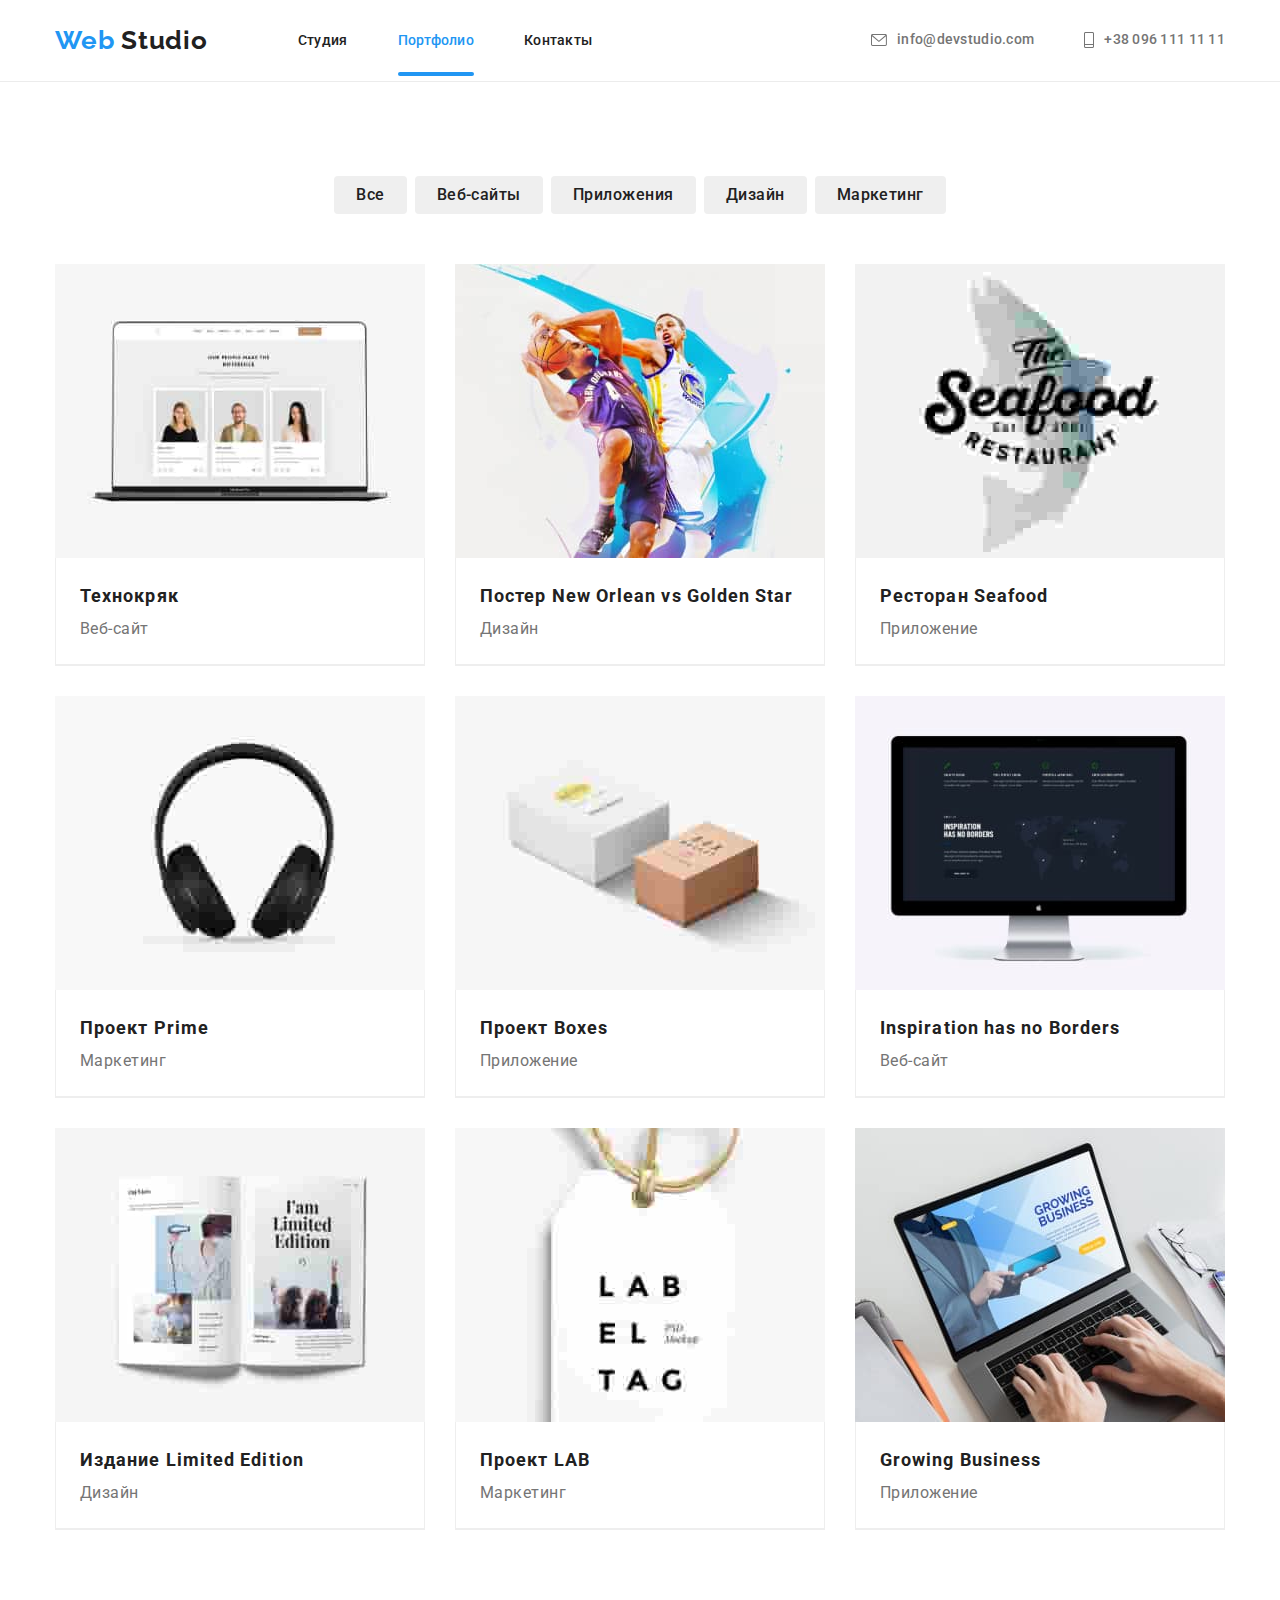
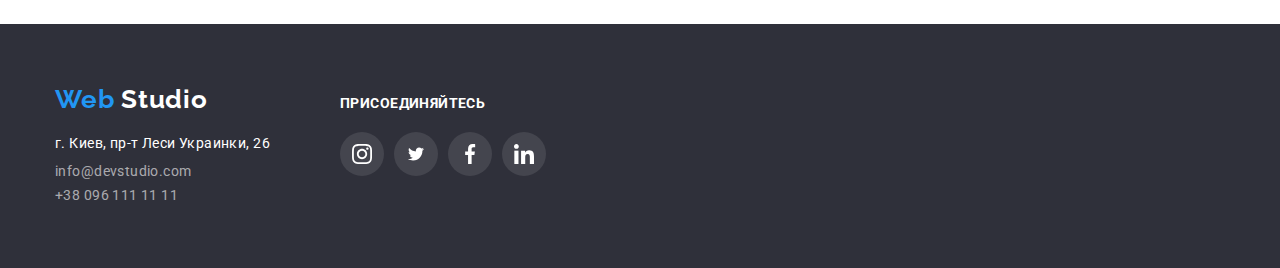
==== portfolio.html @ 51f5767e "loaded initial files" ====
<!DOCTYPE html>
<html lang="ru">
<head>
    <meta charset="UTF-8">
    <meta http-equiv="X-UA-Compatible" content="IE=edge">
    <meta name="viewport" content="width=device-width, initial-scale=1.0">
    <title>Document</title>
   <link rel="preconnect" href="https://fonts.googleapis.com">
    <link rel="preconnect" href="https://fonts.gstatic.com" crossorigin>
    <link href="https://fonts.googleapis.com/css2?family=Raleway:wght@700&family=Roboto:wght@400;500;700;900&display=swap" rel="stylesheet">
    <link rel="stylesheet" href="https://cdn.jsdelivr.net/npm/modern-normalize@1.1.0/modern-normalize.min.css">
    <link rel="stylesheet" href="./css/styles.css"</head>

<body class="body">
   <header class="header">
    <div class="container container-header">
        <nav class="nav">
            <a href="" class="nav-logo"> <span class=nav-logo-begin>Web</span> <span
                class=nav-logo-end>Studio</span></a>

            <ul class="nav-list">
                <li class="item"><a href="./index.html" class="nav-list-link ">Студия</a></li>
                <li class="item"><a class="nav-list-link current" href="./portfolio.html">Портфолио</a></li>
                <li class="item"><a class="nav-list-link" href="">Контакты</a></li>

            </ul>
        </nav>

        <ul class="contacts">
            <li class="contacts-item">
                <a class="contacts-mail" href="mailto:info@devstudio.com">
                    <svg class="envelope">
                        <use href="./Images/symbol-defs.svg#envelope">
                        </use>
                    </svg>
                        info@devstudio.com
                </a>
            </li>
            <li class="contacts-item">
                <a class="contacts-phone" href="tel:+380961111111">
                    <svg class="phone">
                        <use href="./Images/symbol-defs.svg#smartphone">
                        </use>
                    </svg>+38 096 111 11 11
                </a>
            </li> 
        </ul>
    </div>
    </header>
        <main>
            <section class="projects-section"><div class="container"><h1 hidden>Наши проекты</h1>
                <ul class="projects">
                    <li class="project-item"><button class= "project-button" type="button">Все</button>
                    </li>

                    <li class="project-item"><button  class= "project-button" type="button">Веб-сайты</button>
                    </li>

                    <li class="project-item"><button class= "project-button" type="button">Приложения</button>
                    </li>

                    <li class="project-item"><button class= "project-button" type="button">Дизайн</button>
                    </li>

                    <li class="project-item"><button class= "project-button" type="button">Маркетинг</button>
                    </li>
    
                </ul>
            
        
            
            
<!-- examples-->
            
                <ul class="examples">
                    <li class="examples-item">
                        <a href="" class="examples-link">
                            <div class="examples-picture"><img  src="./Images/img1.jpg" alt="Окно браузера" width="370"
                                ></img>
                                <div class="overlay">
                                    <p class="overlay-text"> 
                                        Ресурс предлагает комплексные предложения с разным уровнем функционала и сервисов. Все это позволит посетителю получить исчерпывающие сведения о компании или частном лице.
                                    </p>
                                </div>
                            </div>
                            <div class="project-content"><h2 class="project-name">Технокряк</h2>
                               <p class="project-type">Веб-сайт</p>
                           </div>
                        </a>
                    </li>

                    <li class="examples-item">
                        <a href="" class="examples-link">
                        <div class="examples-picture"><img src="./Images/img2.jpg" alt="Постер" width="370">
                            <div class="overlay">
                                <p class="overlay-text"> 
                                    Ресурс предлагает комплексные предложения с разным уровнем функционала и сервисов. Все это позволит посетителю получить исчерпывающие сведения о компании или частном лице.
                                </p>
                            </div>
                        </div>
                        <div class="project-content"><h2 class="project-name">Постер New Orlean vs Golden Star</h2>
                            <p class="project-type">Дизайн</p>
                        </div></a>
                    </li>

                    <li class="examples-item">
                        <a href="" class="examples-link">
                        <div class="examples-picture">
                            <img src="./Images/img3.jpg" alt="Лого ресторана" width="370"><div class="overlay">
                                <p class="overlay-text"> 
                                    Ресурс предлагает комплексные предложения с разным уровнем функционала и сервисов. Все это позволит посетителю получить исчерпывающие сведения о компании или частном лице.
                                </p>
                            </div>
                        </div>
                        <div class="project-content"><h2 class="project-name">Ресторан Seafood</h2>
                            <p class="project-type">Приложение</p>
                        </div></a>
                    </li>

                    <li class="examples-item">
                        <a href="" class="examples-link">
                        <div class="examples-picture"><img src="./Images/img4.jpg" alt="Наушники" width="370">
                            <div class="overlay">
                                <p class="overlay-text"> 
                                    Ресурс предлагает комплексные предложения с разным уровнем функционала и сервисов. Все это позволит посетителю получить исчерпывающие сведения о компании или частном лице.
                                </p>
                            </div></div>
                        <div class="project-content"><h2 class="project-name">Проект Prime</h2>
                            <p class="project-type">Маркетинг</p>
                        </div></a>
                    </li>

                    <li class="examples-item">
                        <a href="" class="examples-link">
                            <div class="examples-picture">  <img src="./Images/img5.jpg" alt="Коробки" width="370">
                        <div class="overlay">
                            <p class="overlay-text"> 
                                Ресурс предлагает комплексные предложения с разным уровнем функционала и сервисов. Все это позволит посетителю получить исчерпывающие сведения о компании или частном лице.
                            </p>
                        </div></div>
                        <div class="project-content"><h2 class="project-name">Проект Boxes</h2>
                            <p class="project-type">Приложение</p>
                        </div></a>
                    </li>

                    <li class="examples-item">
                        <a href="" class="examples-link">
                        <div class="examples-picture"><img src="./Images/img6.jpg" alt="Монитор" width="370"><div class="overlay">
                            <p class="overlay-text"> 
                                Ресурс предлагает комплексные предложения с разным уровнем функционала и сервисов. Все это позволит посетителю получить исчерпывающие сведения о компании или частном лице.
                            </p>
                        </div></div>
                        <div class="project-content"><h2 class="project-name">Inspiration has no Borders</h2>
                            <p class="project-type">Веб-сайт</p>
                        </div></a>
                        
                    </li>
                    
                    <li class="examples-item">
                        <a href="" class="examples-link">
                        <biv class="examples-picture"><img src="./Images/img7.jpg" alt="Журнал" width="370"><div class="overlay">
                            <p class="overlay-text"> 
                                Ресурс предлагает комплексные предложения с разным уровнем функционала и сервисов. Все это позволит посетителю получить исчерпывающие сведения о компании или частном лице.
                            </p>
                        </div></biv>
                        <div class="project-content"><h2 class="project-name">Издание Limited Edition</h2>
                            <p class="project-type">Дизайн</p>
                        </div></a>
                    </li>

                    <li class="examples-item">
                        <a href="" class="examples-link">
                        <div class="examples-picture"><img src="./Images/img8.jpg" alt="Ярлык" width="370"><div class="overlay">
                            <p class="overlay-text"> 
                                Ресурс предлагает комплексные предложения с разным уровнем функционала и сервисов. Все это позволит посетителю получить исчерпывающие сведения о компании или частном лице.
                            </p>
                        </div></div>
                        <div class="project-content"><h2 class="project-name">Проект LAB</h2>
                            <p class="project-type">Маркетинг</p>
                        </div>
                        </a>
                    </li>

                    <li class="examples-item">
                        <a href="" class="examples-link">
                        <div class="examples-picture"><img src="./Images/img9.jpg" alt="Ноутбук" width="370"><div class="overlay">
                            <p class="overlay-text"> 
                                Ресурс предлагает комплексные предложения с разным уровнем функционала и сервисов. Все это позволит посетителю получить исчерпывающие сведения о компании или частном лице.
                            </p>
                        </div></div>
                        <div class="project-content"><h2 class="project-name">Growing Business</h2>
                            <p class="project-type">Приложение</p>
                        </div>
                        </a>
                    </li>

                </ul>
            </div>
        </section>

        </main>
        <footer class="footer">
            <div class="container footer-container">
                <div class="logo-part">
                    <a class="footer-logo" href=""><span class=footer-logo-begin>Web</span> <span class=footer-logo-end>Studio</span></a>
                    <address class="add">
                        <p class="post-add">г. Киев, пр-т Леси Украинки, 26</p>
                        <ul class="add-info">
                            <li><a class="footer-contacts"href="mailto:info@devstudio.com">info@devstudio.com</a>
                            </li>
                            <li><a class="footer-contacts"href="tel:+380961111111">+38 096 111 11 11</a></li>
                        </ul>
                    </address>
                </div>
                    <div class="join-part">
                        <h3 class="title-join">ПРИСОЕДИНЯЙТЕСЬ</h3>
                        <ul class="social-net">
                            <li class="net-name-footer">
                                <a class="footer-link" href="">
                                     <svg width="20px" height="20px" class="social-item">
                                         <use
                                             href="./Images/symbol-defs.svg#instagram">
                                         </use>
                                     </svg>
                                 </a>
                             </li>
                             <li class="net-name-footer">
                                <a class="footer-link" href="">
                                 <svg width="20px" height="16px" class="social-item">
                                     <use
                                         href="./Images/symbol-defs.svg#twitter">
                                     </use>
                                 </svg>
                                </a>
                             </li>
                             <li class="net-name-footer">
                                 <a class="footer-link" href="">
                                     <svg width="20px" height="20px"  class="social-item">
                                         <use
                                             href="./Images/symbol-defs.svg#facebook">
                                         </use>
                                     </svg>
                                 </a>
                             </li>
                             <li class="net-name-footer">
                                 <a class="footer-link" href="">
                                     <svg width="20px" height="20px" class="social-item">
                                         <use
                                             href="./Images/symbol-defs.svg#linkedin">
                                         </use>
                                     </svg>
                                 </a>
                             </li>
                        </ul>

                    </div>
            </div>
        </footer>
</body>
</html>
---- css/styles.css ----
:root{
    --main-font-family:Roboto,
    sans-serif;
    --secondary-font-family:Raleway,
    sans-serif;

    --primary-text-color:#757575;
    --title-text-color:rgba(33, 33, 33, 1);
    --accent-color:#2196F3;
    --primary-background-color:#FFFFFF;
    --secondary-background-color:rgba(245, 244, 250, 1);
    --dark-background-color: rgba(47, 48, 58, 1);
    --primary-white-color: rgba(255, 255, 255, 1);
    
    --examples-item-gap:30px;
}
.body{
    font-family:var(--main-font-family);
    font-size: 14px;
    line-height: 1.18;
    background-color: var(--primary-background-color);
    color: var(--primary-text-color);
    }

    h1,h2,h3,h4,h5,h6,p {
        margin: 0px;
        margin: 0px;
    }

     ul {
        list-style: none;
        margin: 0px;
        padding: 0px;
    }

    img{
        display: block;
    }
    
.header{
    padding-top: 25px;
    padding-bottom: 25px;
    border-bottom: 1px solid #ECECEC;;

}
.container{
    width: 1200px;
    margin-left: auto;
    margin-right: auto;
    padding-left: 15px;
    padding-right: 15px;
 
}
.container-header{
    display: flex;
    align-items: center;
}

.nav{
    display:flex;
    align-items: center;

    text-decoration: none;
    
}

.nav-logo{
    font-family: var(--secondary-font-family);
    font-size: 26px;
    font-weight: 700;
    line-height: 1.19;
    letter-spacing: 0.03em;
    text-decoration: none;
}

.nav-logo-begin{
    color:var(--accent-color);
   
}
.nav-logo-end {
    color:var(--title-text-color);
    
}

.nav-list{
    display:flex;
    align-items: center; 
    margin-left: 90px;

}

.nav-list-link{
    color: var(--title-text-color);
    text-decoration:none;
    font-weight: 500;
    font-size: 14px;
    line-height: 1.14;
    letter-spacing: 0.02em;
    transition: color 250ms cubic-bezier(0.4, 0, 0.2, 1);
    
}

.item:not(:last-child) {
    margin-right: 50px;
}

.nav-list-link:hover,
.nav-list-link:focus {
    color:var(--accent-color);
}

.nav-list-link.current {
    position: relative;
    color:var(--accent-color);
    padding-bottom: 28px;
    
}
.nav-list-link.current::after{
    position: absolute;
    bottom: 0;
    left:0;
    content:"";
    display: block;
    width: 100%;
    height: 4px;
    border-radius:2px;
    background-color:var(--accent-color);

}
.contacts{
    display:flex;
    margin-left: auto;

}
.contacts-item{
    align-items: center; 
    color:rgba(117, 117, 117, 1)   
    ;
    transition: color 250ms cubic-bezier(0.4, 0, 0.2, 1),fill 250ms cubic-bezier(0.4, 0, 0.2, 1);
    
}
.contacts>li:not(:last-child){
    margin-right: 50px;
}
.contacts-item>:hover,
.contacts-item>:focus{
    color: var(--accent-color);
    fill: var(--accent-color);
    
}

.envelope{
    display: block;
    width: 16px;
    height: 12px;
    margin-right: 10px;
    fill:currentColor;
    
}

.contacts-mail{
    display: flex;
    align-items: center;
    font-weight: 500;
    font-size: 14px;
    line-height: 1.14;
    letter-spacing: 0.02em;
    text-decoration:none;
    color:var(--primary-text-color);
    transition: color 250ms cubic-bezier(0.4, 0, 0.2, 1);

}

.phone{
    display: block;
    width: 10px;
    height: 16px;
    margin-right: 10px;
    fill:currentColor;

}

.contacts-phone{
    display: flex;
    align-items: center;
    font-weight: 500;
    font-size: 14px;
    line-height: 1.14;
    letter-spacing: 0.02em;
    text-decoration:none;
    color:var(--primary-text-color);
    transition: color 250ms cubic-bezier(0.4, 0, 0.2, 1);
}

/* hero */
.hero{
    padding-top: 200px;
    padding-bottom: 200px;
    background-color:var(--dark-background-color);
    background-image:linear-gradient(to right, rgba(47,48,58,0.4),rgba(47,48,58,0.4)),
    url(../Images/hero.jpg);
    background-repeat: no-repeat;
    background-position: center;
    background-size:cover;
    height: 600px;
    max-width: 1600px;
    margin: 0 auto;
    text-align: center;
}

.hero-title{
    font-weight: 900;
    font-size: 44px;
    line-height:1.36;
    text-transform: uppercase;
    letter-spacing: 0.06em;
    width: 696px;
    margin: 0 auto;
    margin-bottom: 30px;
    color:var(--primary-white-color);

}

.hero-button{
    font-family:inherit;
    font-weight:900;
    font-size: 16px;
    line-height: 1.87;
    align-items: center;
    letter-spacing: 0.06em;
    color:var(--primary-white-color);
    background-color:var(--accent-color);
    cursor:pointer;
    transition: background-color 250ms cubic-bezier(0.4, 0, 0.2, 1);
    }

.hero-button:hover,
.hero-button:focus{
    background-color: rgba(33, 150, 243, 1);
    
    }
/* section features*/
.features-section{
    padding-top: 94px;
    padding-bottom: 94px;
}

.section-title{
    margin-bottom: 50px;
    font-weight: 700;
    font-size: 36px;
    line-height: 1.16;
    text-align: center;
    letter-spacing: 0.03em;

    color:var(--title-text-color);
}
.features-list{
    display: flex;
    
}
.features-item-desc{
    display: flex;
    align-items: center;
    justify-content: center;
    width: calc(100%/4)-30px; 
    height: 120px;
    background: #F5F4FA;
    border-radius: 4px;
    margin-bottom: 30px;

}

.features-icon{
    display: block;
    width: calc(100%/4)-30px; ;
    height: 70px;

}

.features-item{
    width: calc(100%/4)-30px;
}

.features-item:not(:last-child){
    margin-right: 30px;
}

.features-title{
    margin-bottom: 10px;
    font-weight: 700;
    font-size: 14px;
    line-height: 1.14;
    letter-spacing: 0.03em;
    text-transform: uppercase;
    color:var(--title-text-color);
}

.features-desс{
    font-size: 14px;
    line-height: 1.71;
    letter-spacing: 0.03em;
    color:var(--primary-text-color);
    
  }

  /* Чем мы занимаемся */
.activities-section{
    padding-bottom: 94px;
}
.activities{
    display: flex;
  }
    
.activities-item{
    position: relative;
    width: calc(100%-60px)/3;
    z-index: 1;
}

.activities-item:not(:last-child){
    margin-right: 30px;
}
  
.activities-item-header{
    position: absolute;
    display: inline-block;
    bottom: 0;
    left: 0;
    width: 100%;
    height: 70px;
    padding-top: 27px;
    padding-bottom: 27px;
    background-color:rgba(47, 48, 58, 0.8);
   
}
.activities-title{
    text-transform: uppercase;
    font-weight: 700;
    font-size: 14px;
    line-height: 1.14;
    text-align: center;
    letter-spacing: 0.03em;
    color:var(--primary-white-color);
}
}
.section-title{
    margin-bottom: 50px;
  }

/* section team */
.section-team{
    padding-top: 94px;
    padding-bottom: 94px;
    background-color:var(--secondary-background-color);
}

.team{
    display: flex;
}

.team>li{
    width: calc(100%-90px)/4;
    box-shadow: 0px 1px 3px rgba(0, 0, 0, 0.12), 0px 1px 1px rgba(0, 0, 0, 0.14), 0px 2px 1px rgba(0, 0, 0, 0.2); 
    border-radius: 0px 0px 4px 4px;
}

.team>li:not(:last-child){
    margin-right: 30px;
}
.team-member{
    padding-top: 30px;
    padding-bottom: 30px;
    background-color:var(--primary-background-color);
}
.name{
    font-weight: 500;
    font-size: 16px;
    line-height: 1.18;
    text-align: center;
    letter-spacing: 0.03em;
    color: var(--title-text-color);

    margin-bottom: 10px;
}
    
.job{
    font-size: 16px;
    line-height: 1.18;
    text-align: center;
    letter-spacing: 0.03em;
    color:var(--primary-text-color);
   
}
.social-net{
    display: flex;
    justify-content: center;
    margin-top: 16px;
   
}
.net-name{
    display: flex;
    align-items:center;
    justify-content: center;
    border-radius:50%;
    
}
.net-name:not(:last-child){
    margin-right: 10px;
}

.social-link{
    display: flex;
    width: 44px;
    height: 44px;
    align-items:center;
    justify-content: center;
    border-radius:50%;
    fill: #AFB1B8;
    transition: background-color 250ms cubic-bezier(0.4, 0, 0.2, 1), fill 250ms cubic-bezier(0.4, 0, 0.2, 1);
    
}

.social-item{
    display: block;
}

.social-link:hover,
.social-link:focus{
    fill:var(--primary-white-color);
    background-color:var(--accent-color);

}
  /* Section Постоянные клиенты */
.section-clients{ 
    padding-top: 94px;
    padding-bottom: 94px;
}
.clients-list{
    display: flex;
    justify-content: center;
    align-items:center;

}
.clients-list-item{
    fill: rgba(175, 177, 184, 1);

    }
.clients-list-item:not(:last-child){
    margin-right: 30px;
}
   
.clients-link{
    display: block;
    display: flex;
    align-items:center;
    justify-content: center;
    width: 170px ;
    height: 92px;
    box-sizing: border-box;
    border: 1px solid #AFB1B8;
    border-radius: 4px;
    transition: border 250ms cubic-bezier(0.4, 0, 0.2, 1);
    
}
.clients-link:hover,
.clients-link:focus{
    border: 1px solid var(--accent-color);
    
}

.clients-link:hover .clients-icon,
.clients-link:focus .clients-icon{
    fill: var(--accent-color);
}
.clients-icon{
    display: block;
    fill: rgba(175, 177, 184, 1);
    transition: fill 250ms cubic-bezier(0.4, 0, 0.2, 1);
}

/* footer */

.footer{
    padding-top: 60px;
    padding-bottom: 60px;
    background-color:var(--dark-background-color);
}
.footer-container{
    display: flex;
    align-items: baseline;
}
.footer-logo{
    margin-bottom: 20px;
    display: block;
    font-family: var(--secondary-font-family);
    font-weight: 700;
    font-size: 26px;
    line-height: 1.19;
    letter-spacing: 0.03em;
    text-decoration: none;
    
}
.footer-logo-begin{
    color:var(--accent-color);
}

.footer-logo-end {
    color: var(--primary-white-color);
    
}
.add{
    font-style: normal;
}
.post-add{
    margin-bottom: 9px;
    font-size: 14px;
    line-height: 1.17;
    letter-spacing: 0.03em;
    color:var(--primary-white-color);
    
}
.footer-contacts:not(:last-child){
    margin-bottom: 9px;
}
 
.footer-contacts{
    font-size: 14px;
    line-height: 1.71;
    letter-spacing: 0.03em;
    color: rgba(255, 255, 255, 0.6);
    text-decoration: none;
    transition: text-decoration 250ms cubic-bezier(0.4, 0, 0.2, 1);
}

.footer-contacts:hover,
.footer-contacts:focus{
    text-decoration: underline;
}
.join-part{
    display: flex;
    flex-direction:column ;
    margin-left: 70px;
}

.title-join{
    display: block;
    margin-bottom: 4px; 
    font-weight: 700;
    font-size: 14px;
    line-height: 1.14;
    letter-spacing: 0.03em;
    text-transform: uppercase;
    color:var(--primary-white-color);

}
.net-name-footer{
    display: flex;
    align-items:center;
    justify-content: center;
    border-radius:50%;
    background-color:rgba(255, 255, 255, 0.1);}

.net-name-footer:not(:last-child){
    margin-right: 10px;}

.footer-link{
    display: block;
    display: flex;
    width: 44px;
    height: 44px;
    align-items:center;
    justify-content: center;
    border-radius:50%;
    fill: var(--primary-white-color);
    transition: background-color 250ms cubic-bezier(0.4, 0, 0.2, 1);
}

.footer-link:hover,
.footer-link:focus{
     background-color:var(--accent-color);
}
    
/* Портофолио */

.projects-section{
    padding-top: 94px;
    padding-bottom: 94px;
}

.projects{
    display: flex;
    justify-content: center;
    margin-bottom: 50px;
}
.project-item:not(:last-child){
    margin-right: 8px;
}
.project-button { 
    padding: 6px 22px;
    font-family: inherit;
    font-weight: 500;
    font-size: 16px;
    line-height: 1.62;
    text-align: center;
    letter-spacing: 0.03em;

    color: var(--title-text-color);
    background-color: var(-secondary-background-color);
    cursor: pointer;
    border:transparent;
    border-radius: 4px;
    transition: background-color 250ms cubic-bezier(0.4, 0, 0.2, 1), color 250ms cubic-bezier(0.4, 0, 0.2, 1),
    box-shadow 250ms cubic-bezier(0.4, 0, 0.2, 1);

}

.project-button:hover,
.project-button:focus {
    background-color: var(--accent-color);
    color: var(--primary-white-color);
    box-shadow: 0px 3px 1px rgba(0, 0, 0, 0.1), 0px 1px 2px rgba(0, 0, 0, 0.08), 0px 2px 2px rgba(0, 0, 0, 0.12);
    border-radius: 4px;
}

.examples{
    display: flex;
    flex-wrap: wrap;
    flex-basis: calc(100%/3 - var(--examples-item-gap));
    margin-left: calc(-1*var(--examples-item-gap));
    margin-top: calc(-1*var(--examples-item-gap));
    
}

.examples-item{
   width: 370px;
   margin-left: var(--examples-item-gap);
   margin-top: var(--examples-item-gap);
   border-bottom: 1px solid #eeeeee;
}

.examples-link{
    position: relative;
    display: block;
    margin: 0;
    padding: 0;
    text-decoration: none;
    transition: box-shadow 250ms cubic-bezier(0.4, 0, 0.2, 1);
}

.examples-link:hover,
.examples-link:focus{
    box-shadow: 0px 1px 1px rgba(0, 0, 0, 0.12),
    0px 4px 4px rgba(0, 0, 0, 0.06),1px 4px 6px rgba(0, 0, 0, 0.16); 

}
.overlay{
    position: absolute;
    width: 370px;
    height: 294px;
    top: 0;
    left: 0;
    background-color:rgba(33, 150, 243, 0.9);
    opacity: 0;
    overflow: hidden;
    transform: translatey(294px);
    transition: transform 250ms cubic-bezier(0.4, 0, 0.2, 1),
    opacity 250ms cubic-bezier(0.4, 0, 0.2, 1);

}
.examples-link:hover .overlay{
    transform: translatey(0);
    opacity: 1;
}
.overlay-text{
    position: absolute;
    color:var(--primary-white-color);
    padding: 63px 24px;
    font-size: 18px;
    line-height: 1.56;

}
.examples-picture{
    position: relative;
    overflow: hidden;
}
.project-content{
    border:1px solid #eeeeee;
    border-top: none;
    padding: 20px 24px;
}

.project-name{
    font-weight: 700;
    font-size: 18px;
    line-height: 2;
    letter-spacing: 0.06em;

    color:var(--title-text-color);
}
.project-type{
    font-size: 16px;
    line-height:1.87;
    letter-spacing: 0.03em;

    color: var(--primary-text-color);

}

.backdrop{
    position: fixed;
    top:0;
    left: 0;
    z-index: 8;

    width: 100%;
    height: 100%;

    background-color:rgba(0, 0, 0, 0.2);

    opacity: 1;
    visibility: visible;
    transition: opacity 250ms cubic-bezier(0.4, 0, 0.2, 1),
    visibility 250ms cubic-bezier(0.4, 0, 0.2, 1);
}
.backdrop.is-hidden{
    opacity: 0;
    pointer-events: none;
    visibility: hidden;
    
}

.modal{
    position: absolute;
    top:50%;
    left:50%;
    transform: translate(-50%,-50%) scale(1);
    z-index: 9;

    width: 528px;
    height: 581px;
    
    background-color:rgba(255, 255, 255, 1);
    border-radius: 4px;

}

.backdrop.is-hidden .modal{
    transform:translate(-50%,-50%) scale(0.8);
}
.modal-btn{
    position: absolute;
    top: 8px;
    right: 8px;

    display: flex;
    justify-content: center;
    align-items:center;
   
    width: 30px;
    height: 30px;
    padding: 10px;

    background-color:var(--primary-white-color);
    border:1px solid rgba(0, 0, 0, 0.1);
    border-radius:50%;

}
.modal-btn-icon{
    color:rgba(0, 0, 0, 1);
    transition: fill 250ms cubic-bezier(0.4, 0, 0.2, 1) ;

}
.modal-btn-icon:hover,
.modal-btn-icon:focus{
    fill:var(--accent-color);}
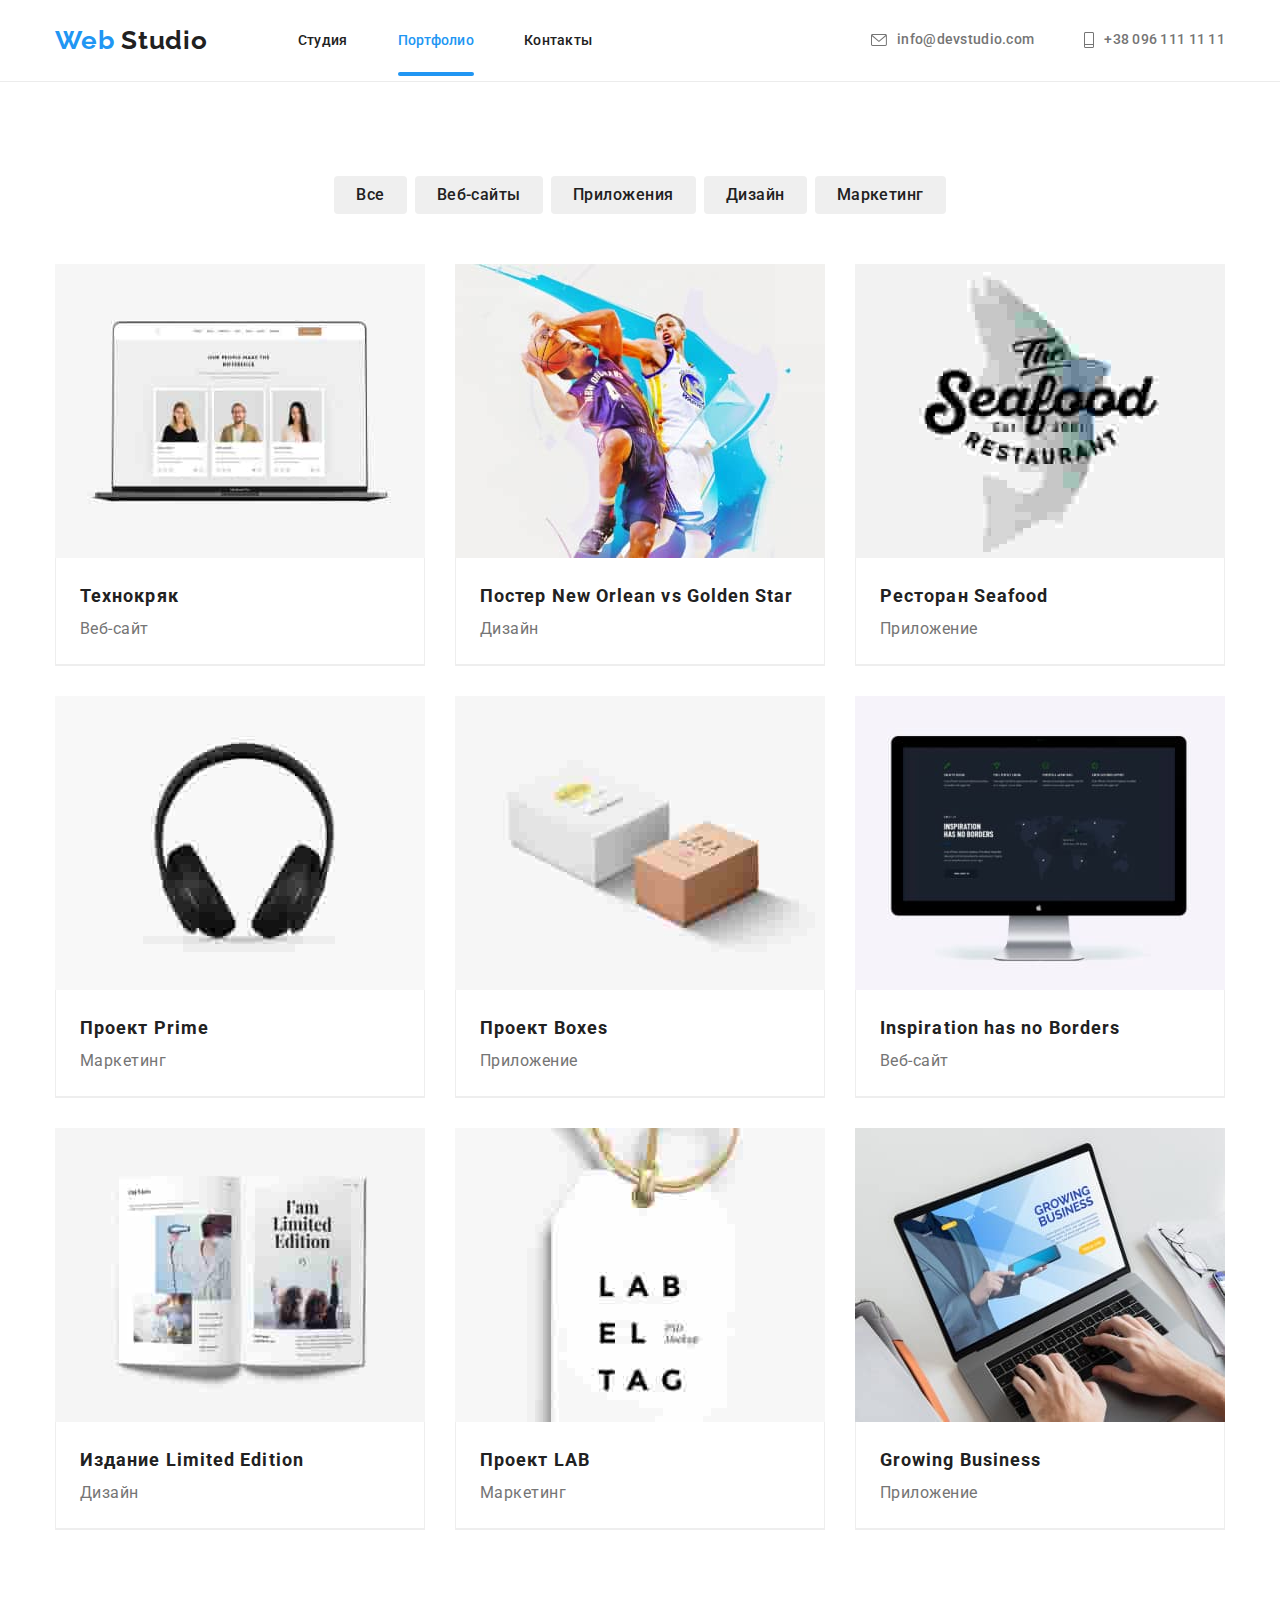
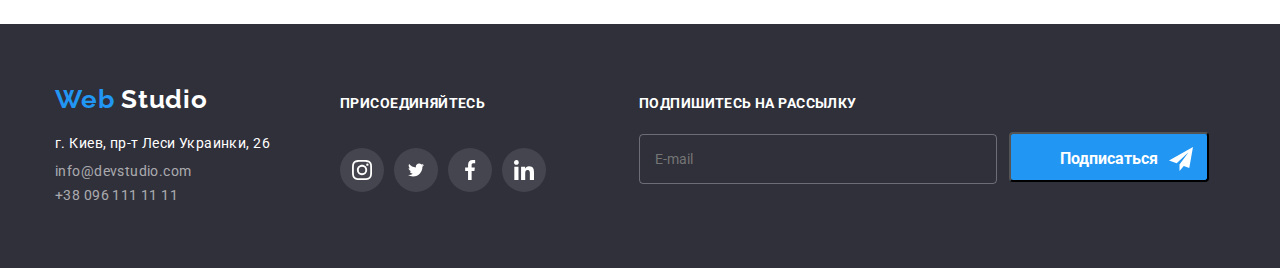
==== commit 9e01febe: "footer Portfolio" ====
--- a/portfolio.html
+++ b/portfolio.html
@@ -254,6 +254,20 @@
                         </ul>
 
                     </div>
+                    <div class="subscribe-form">
+                        <form>
+                            <h3 class="title-join">ПОДПИШИТЕСЬ НА РАССЫЛКУ</h3>
+                        <label for="email"></label>
+                        <div class="subscribe-field"><input class="footer-input" type="email" name="email" id="email"placeholder="E-mail">
+                            <button class="subscribe-btn" type="submit">Подписаться
+                                <svg class="subscribe-icon" width="24px" height="24px">
+                                    <use href="./Images/symbol-defs.svg#send">
+                                    </use>
+                                </svg>
+                            </button></div>
+                        
+                        </form>
+                    </div>
             </div>
         </footer>
 </body>
--- a/css/styles.css
+++ b/css/styles.css
@@ -537,23 +537,7 @@
 .footer-contacts:focus{
     text-decoration: underline;
 }
-.join-part{
-    display: flex;
-    flex-direction:column ;
-    margin-left: 70px;
-}
-
-.title-join{
-    display: block;
-    margin-bottom: 4px; 
-    font-weight: 700;
-    font-size: 14px;
-    line-height: 1.14;
-    letter-spacing: 0.03em;
-    text-transform: uppercase;
-    color:var(--primary-white-color);
-
-}
+
 .net-name-footer{
     display: flex;
     align-items:center;
@@ -579,6 +563,63 @@
 .footer-link:hover,
 .footer-link:focus{
      background-color:var(--accent-color);
+}
+.subscribe-form{
+    margin-left: 93px;
+}
+.join-part{
+    display: flex;
+    flex-direction:column ;
+    margin-left: 70px;
+}
+
+.title-join{
+    display: block;
+    margin-bottom: 20px; 
+    font-weight: 700;
+    font-size: 14px;
+    line-height: 1.14;
+    letter-spacing: 0.03em;
+    text-transform: uppercase;
+    color:var(--primary-white-color);
+
+}
+.subscribe-field{
+    display: flex;
+    align-items: baseline;
+}
+.footer-input{
+    width: 358px;
+    height: 50px;
+    margin-right: 12px;
+    padding: 15px;
+    border: 1px solid rgba(255, 255, 255, 0.3);
+    background-color:transparent;
+    border-radius:4px;
+    
+}
+.subscribe-btn{
+    position: relative;
+    width: 200px;
+    height: 50px;
+    padding: 10px 28px;
+    background-color: var(--accent-color);
+    color:var(--primary-white-color);
+    font-size: 16px;
+    font-weight: 700;
+    line-height: 1.88;
+    border-radius:4px;
+}
+.sign{
+    padding-left: 10px;
+    
+}
+.subscribe-icon{
+  position: absolute;
+  top: 13px;
+  left: 148px;
+  margin-left: 10px;
+  /* top: 148px 13px; */
 }
     
 /* Портофолио */
@@ -774,4 +815,65 @@
 .modal-btn-icon:hover,
 .modal-btn-icon:focus{
     fill:var(--accent-color);}
-    +    
+.form{
+    position: absolute;
+    top:0;
+    left:0;
+    display: block;
+    width: 528px;
+    height: 581px;
+    padding: 40px 39px 40px 41px;
+    
+}
+.form-title{
+    margin-bottom: 12px;
+    font-weight: 700;
+    font-size: 20px;
+    line-height: 1.15;
+    text-align: center;
+    letter-spacing: 0.03em;
+
+    color: #212121;
+
+
+}
+.form-field{
+    display: block;
+    display: flex;
+    flex-direction: column;
+    align-items: flex-start;
+    margin-bottom: 10px;
+
+}
+.form-input{
+    width: 448px;
+    height: 40px;
+    margin: 0;
+    padding: 12px 15px;
+    border: 1px solid rgba(33, 33, 33, 0.2);
+    border-radius: 4px;
+
+}
+.form-input:focus{
+    border: 1px solid var(--accent-color);
+    fill:var(--accent-color);
+   
+}
+.form-label{
+    margin-bottom: 4px;
+    font-size: 12px;
+
+}
+.form-comment{
+    width: 448px;
+    height: 120px;
+    resize: none;
+    padding: 16px 12px;
+    color:
+    rgba(117, 117, 117, 0.5);
+    border: 1px solid rgba(33, 33, 33, 0.2);
+    border-radius: 4px;
+    
+
+}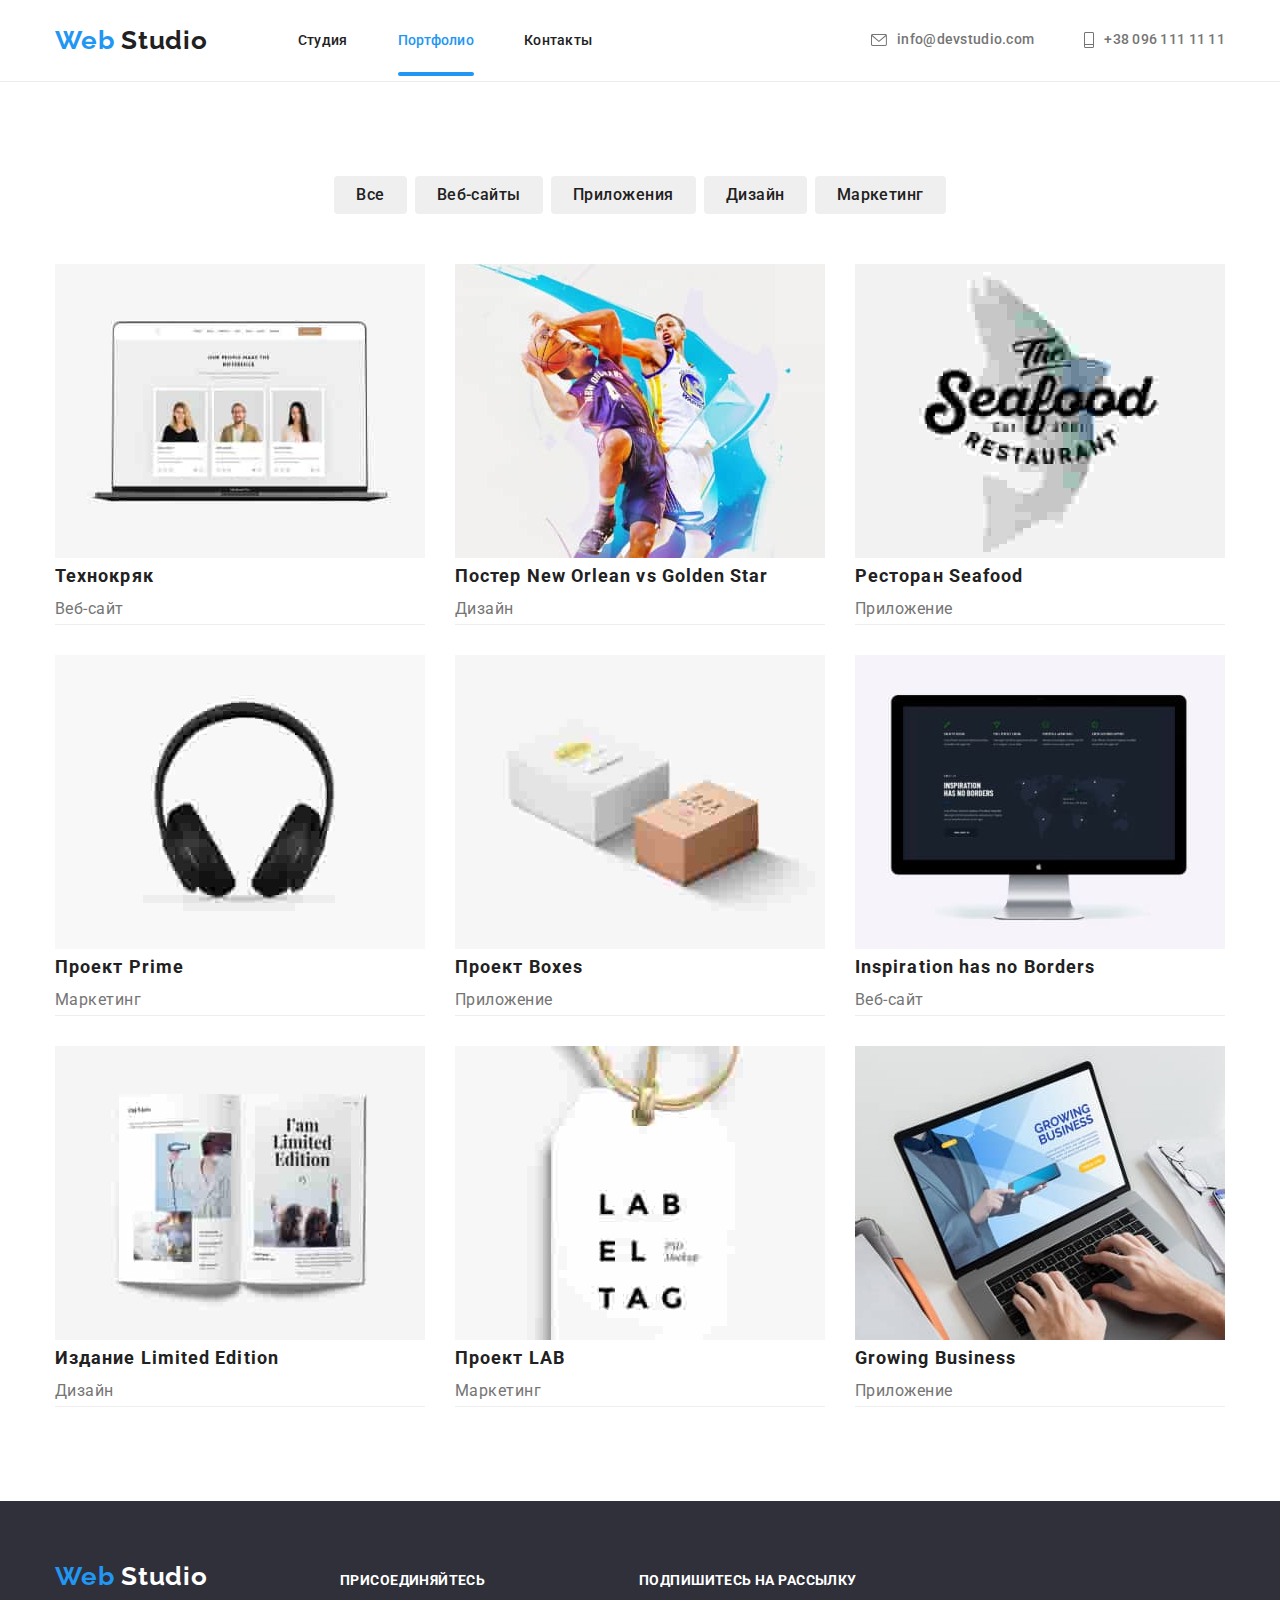
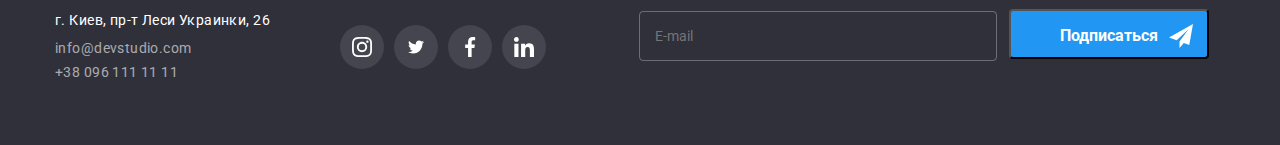
==== commit 3ea697e9: "portfolio mistakes" ====
--- a/portfolio.html
+++ b/portfolio.html
@@ -9,7 +9,8 @@
     <link rel="preconnect" href="https://fonts.gstatic.com" crossorigin>
     <link href="https://fonts.googleapis.com/css2?family=Raleway:wght@700&family=Roboto:wght@400;500;700;900&display=swap" rel="stylesheet">
     <link rel="stylesheet" href="https://cdn.jsdelivr.net/npm/modern-normalize@1.1.0/modern-normalize.min.css">
-    <link rel="stylesheet" href="./css/styles.css"</head>
+    <link rel="stylesheet" href="./css/styles.css">
+</head>
 
 <body class="body">
    <header class="header">
@@ -75,14 +76,14 @@
                 <ul class="examples">
                     <li class="examples-item">
                         <a href="" class="examples-link">
-                            <div class="examples-picture"><img  src="./Images/img1.jpg" alt="Окно браузера" width="370"
-                                ></img>
+                            <img  src="./Images/img1.jpg" alt="Окно браузера" width="370">
+                                
                                 <div class="overlay">
                                     <p class="overlay-text"> 
                                         Ресурс предлагает комплексные предложения с разным уровнем функционала и сервисов. Все это позволит посетителю получить исчерпывающие сведения о компании или частном лице.
                                     </p>
                                 </div>
-                            </div>
+                            
                             <div class="project-content"><h2 class="project-name">Технокряк</h2>
                                <p class="project-type">Веб-сайт</p>
                            </div>
@@ -91,13 +92,13 @@
 
                     <li class="examples-item">
                         <a href="" class="examples-link">
-                        <div class="examples-picture"><img src="./Images/img2.jpg" alt="Постер" width="370">
+                        <img src="./Images/img2.jpg" alt="Постер" width="370">
                             <div class="overlay">
                                 <p class="overlay-text"> 
                                     Ресурс предлагает комплексные предложения с разным уровнем функционала и сервисов. Все это позволит посетителю получить исчерпывающие сведения о компании или частном лице.
                                 </p>
                             </div>
-                        </div>
+                       
                         <div class="project-content"><h2 class="project-name">Постер New Orlean vs Golden Star</h2>
                             <p class="project-type">Дизайн</p>
                         </div></a>
@@ -105,13 +106,13 @@
 
                     <li class="examples-item">
                         <a href="" class="examples-link">
-                        <div class="examples-picture">
+                        
                             <img src="./Images/img3.jpg" alt="Лого ресторана" width="370"><div class="overlay">
                                 <p class="overlay-text"> 
                                     Ресурс предлагает комплексные предложения с разным уровнем функционала и сервисов. Все это позволит посетителю получить исчерпывающие сведения о компании или частном лице.
                                 </p>
                             </div>
-                        </div>
+                      
                         <div class="project-content"><h2 class="project-name">Ресторан Seafood</h2>
                             <p class="project-type">Приложение</p>
                         </div></a>
@@ -119,25 +120,24 @@
 
                     <li class="examples-item">
                         <a href="" class="examples-link">
-                        <div class="examples-picture"><img src="./Images/img4.jpg" alt="Наушники" width="370">
+                        <img src="./Images/img4.jpg" alt="Наушники" width="370">
                             <div class="overlay">
                                 <p class="overlay-text"> 
                                     Ресурс предлагает комплексные предложения с разным уровнем функционала и сервисов. Все это позволит посетителю получить исчерпывающие сведения о компании или частном лице.
                                 </p>
-                            </div></div>
-                        <div class="project-content"><h2 class="project-name">Проект Prime</h2>
+                            </div>                     <div class="project-content"><h2 class="project-name">Проект Prime</h2>
                             <p class="project-type">Маркетинг</p>
                         </div></a>
                     </li>
 
                     <li class="examples-item">
                         <a href="" class="examples-link">
-                            <div class="examples-picture">  <img src="./Images/img5.jpg" alt="Коробки" width="370">
+                            <img src="./Images/img5.jpg" alt="Коробки" width="370">
                         <div class="overlay">
                             <p class="overlay-text"> 
                                 Ресурс предлагает комплексные предложения с разным уровнем функционала и сервисов. Все это позволит посетителю получить исчерпывающие сведения о компании или частном лице.
                             </p>
-                        </div></div>
+                        </div>
                         <div class="project-content"><h2 class="project-name">Проект Boxes</h2>
                             <p class="project-type">Приложение</p>
                         </div></a>
@@ -145,11 +145,11 @@
 
                     <li class="examples-item">
                         <a href="" class="examples-link">
-                        <div class="examples-picture"><img src="./Images/img6.jpg" alt="Монитор" width="370"><div class="overlay">
-                            <p class="overlay-text"> 
-                                Ресурс предлагает комплексные предложения с разным уровнем функционала и сервисов. Все это позволит посетителю получить исчерпывающие сведения о компании или частном лице.
-                            </p>
-                        </div></div>
+                       <img src="./Images/img6.jpg" alt="Монитор" width="370"><div class="overlay">
+                            <p class="overlay-text"> 
+                                Ресурс предлагает комплексные предложения с разным уровнем функционала и сервисов. Все это позволит посетителю получить исчерпывающие сведения о компании или частном лице.
+                            </p>
+                        </div>
                         <div class="project-content"><h2 class="project-name">Inspiration has no Borders</h2>
                             <p class="project-type">Веб-сайт</p>
                         </div></a>
@@ -158,11 +158,11 @@
                     
                     <li class="examples-item">
                         <a href="" class="examples-link">
-                        <biv class="examples-picture"><img src="./Images/img7.jpg" alt="Журнал" width="370"><div class="overlay">
-                            <p class="overlay-text"> 
-                                Ресурс предлагает комплексные предложения с разным уровнем функционала и сервисов. Все это позволит посетителю получить исчерпывающие сведения о компании или частном лице.
-                            </p>
-                        </div></biv>
+                        <img src="./Images/img7.jpg" alt="Журнал" width="370"><div class="overlay">
+                            <p class="overlay-text"> 
+                                Ресурс предлагает комплексные предложения с разным уровнем функционала и сервисов. Все это позволит посетителю получить исчерпывающие сведения о компании или частном лице.
+                            </p>
+                        </div>
                         <div class="project-content"><h2 class="project-name">Издание Limited Edition</h2>
                             <p class="project-type">Дизайн</p>
                         </div></a>
@@ -170,11 +170,11 @@
 
                     <li class="examples-item">
                         <a href="" class="examples-link">
-                        <div class="examples-picture"><img src="./Images/img8.jpg" alt="Ярлык" width="370"><div class="overlay">
-                            <p class="overlay-text"> 
-                                Ресурс предлагает комплексные предложения с разным уровнем функционала и сервисов. Все это позволит посетителю получить исчерпывающие сведения о компании или частном лице.
-                            </p>
-                        </div></div>
+                        <img src="./Images/img8.jpg" alt="Ярлык" width="370"><div class="overlay">
+                            <p class="overlay-text"> 
+                                Ресурс предлагает комплексные предложения с разным уровнем функционала и сервисов. Все это позволит посетителю получить исчерпывающие сведения о компании или частном лице.
+                            </p>
+                        </div>
                         <div class="project-content"><h2 class="project-name">Проект LAB</h2>
                             <p class="project-type">Маркетинг</p>
                         </div>
@@ -183,11 +183,11 @@
 
                     <li class="examples-item">
                         <a href="" class="examples-link">
-                        <div class="examples-picture"><img src="./Images/img9.jpg" alt="Ноутбук" width="370"><div class="overlay">
-                            <p class="overlay-text"> 
-                                Ресурс предлагает комплексные предложения с разным уровнем функционала и сервисов. Все это позволит посетителю получить исчерпывающие сведения о компании или частном лице.
-                            </p>
-                        </div></div>
+                        <img src="./Images/img9.jpg" alt="Ноутбук" width="370"><div class="overlay">
+                            <p class="overlay-text"> 
+                                Ресурс предлагает комплексные предложения с разным уровнем функционала и сервисов. Все это позволит посетителю получить исчерпывающие сведения о компании или частном лице.
+                            </p>
+                        </div>
                         <div class="project-content"><h2 class="project-name">Growing Business</h2>
                             <p class="project-type">Приложение</p>
                         </div>
@@ -206,9 +206,9 @@
                     <address class="add">
                         <p class="post-add">г. Киев, пр-т Леси Украинки, 26</p>
                         <ul class="add-info">
-                            <li><a class="footer-contacts"href="mailto:info@devstudio.com">info@devstudio.com</a>
+                            <li><a class="footer-contacts" href="mailto:info@devstudio.com">info@devstudio.com</a>
                             </li>
-                            <li><a class="footer-contacts"href="tel:+380961111111">+38 096 111 11 11</a></li>
+                            <li><a class="footer-contacts" href="tel:+380961111111">+38 096 111 11 11</a></li>
                         </ul>
                     </address>
                 </div>
@@ -258,7 +258,7 @@
                         <form>
                             <h3 class="title-join">ПОДПИШИТЕСЬ НА РАССЫЛКУ</h3>
                         <label for="email"></label>
-                        <div class="subscribe-field"><input class="footer-input" type="email" name="email" id="email"placeholder="E-mail">
+                        <div class="subscribe-field"><input class="footer-input" type="email" name="email" id="email" placeholder="E-mail">
                             <button class="subscribe-btn" type="submit">Подписаться
                                 <svg class="subscribe-icon" width="24px" height="24px">
                                     <use href="./Images/symbol-defs.svg#send">
--- a/css/styles.css
+++ b/css/styles.css
@@ -584,19 +584,27 @@
     color:var(--primary-white-color);
 
 }
+
+    
 .subscribe-field{
     display: flex;
     align-items: baseline;
 }
 .footer-input{
+    display: block;
     width: 358px;
     height: 50px;
     margin-right: 12px;
     padding: 15px;
+    color: var(--primary-white-color);
+    
     border: 1px solid rgba(255, 255, 255, 0.3);
     background-color:transparent;
     border-radius:4px;
     
+}
+.footer-input.focus{
+    color:var(--primary-white-color);
 }
 .subscribe-btn{
     position: relative;
@@ -610,16 +618,13 @@
     line-height: 1.88;
     border-radius:4px;
 }
-.sign{
-    padding-left: 10px;
-    
-}
+
 .subscribe-icon{
   position: absolute;
   top: 13px;
   left: 148px;
   margin-left: 10px;
-  /* top: 148px 13px; */
+ 
 }
     
 /* Портофолио */
@@ -721,9 +726,9 @@
     line-height: 1.56;
 
 }
-.examples-picture{
+/* .examples-picture{
     position: relative;
-    overflow: hidden;
+    overflow: hidden; */
 }
 .project-content{
     border:1px solid #eeeeee;
@@ -793,6 +798,7 @@
     position: absolute;
     top: 8px;
     right: 8px;
+    z-index: 9;
 
     display: flex;
     justify-content: center;
@@ -805,6 +811,7 @@
     background-color:var(--primary-white-color);
     border:1px solid rgba(0, 0, 0, 0.1);
     border-radius:50%;
+    
 
 }
 .modal-btn-icon{
@@ -826,6 +833,7 @@
     padding: 40px 39px 40px 41px;
     
 }
+
 .form-title{
     margin-bottom: 12px;
     font-weight: 700;
@@ -835,10 +843,9 @@
     letter-spacing: 0.03em;
 
     color: #212121;
-
-
 }
 .form-field{
+    position: relative;
     display: block;
     display: flex;
     flex-direction: column;
@@ -847,18 +854,33 @@
 
 }
 .form-input{
-    width: 448px;
+    width: 100%;
     height: 40px;
     margin: 0;
-    padding: 12px 15px;
+    padding-left: 42px;
+    outline: none;
     border: 1px solid rgba(33, 33, 33, 0.2);
     border-radius: 4px;
-
-}
-.form-input:focus{
+    cursor: pointer;
+    transition: fill 250ms cubic-bezier(0.4, 0, 0.2, 1);
+
+}
+.form-field:hover .form-icon,
+.form-field:focus .form-icon{
+    fill:var(--accent-color);
+}
+
+.form-input:hover,
+.form-input:focus,
+.form-comment:hover,
+.form-comment:focus{
     border: 1px solid var(--accent-color);
-    fill:var(--accent-color);
-   
+}
+.form-icon{
+    position: absolute;
+    top: 30px;
+    left:12px;
+
 }
 .form-label{
     margin-bottom: 4px;
@@ -870,10 +892,60 @@
     height: 120px;
     resize: none;
     padding: 16px 12px;
+    outline: none;
     color:
     rgba(117, 117, 117, 0.5);
     border: 1px solid rgba(33, 33, 33, 0.2);
+    font-size: inherit;
     border-radius: 4px;
-    
-
+    margin-bottom: 20px;
+}
+.policy{
+    display: block;
+    display: flex;
+    justify-content: flex-start;
+}
+.checkbox{
+    appearance: none;
+    position: absolute;
+    transition: border-color 250ms cubic-bezier(0.4, 0, 0.2, 1);
+
+}
+.checkbox:hover + .icon,
+.checkbox:focus + .icon{
+    border-color: var(--accent-color);
+}
+
+.icon{
+    display: block;
+    width: 16px;
+    height: 15px;
+    margin: 0;
+    margin-right: 9px;
+    margin-left: 12px;
+    border: 1px solid rgba(33, 33, 33, 1);
+}
+.checkbox:checked + .icon{
+    background-image:url(../icons/check.svg);
+    background-size:contain;
+    background-origin:content-box;
+    background-color: var(--accent-color);
+    border:var(--accent-color);
+}
+.agree{
+    color:var(--accent-color);
+    margin-left: 2px;
+}
+.policy-btn{
+    display: block;
+    width: 200px;
+    height: 50px;
+    padding: 10px 55px;
+    background-color:var(--accent-color);
+    color:var(--primary-white-color);
+    box-shadow: 0px 4px 4px rgba(0, 0, 0, 0.15);
+    border-radius: 4px;
+    margin-top: 30px;
+    margin-left: auto;
+    margin-right: auto;
 }